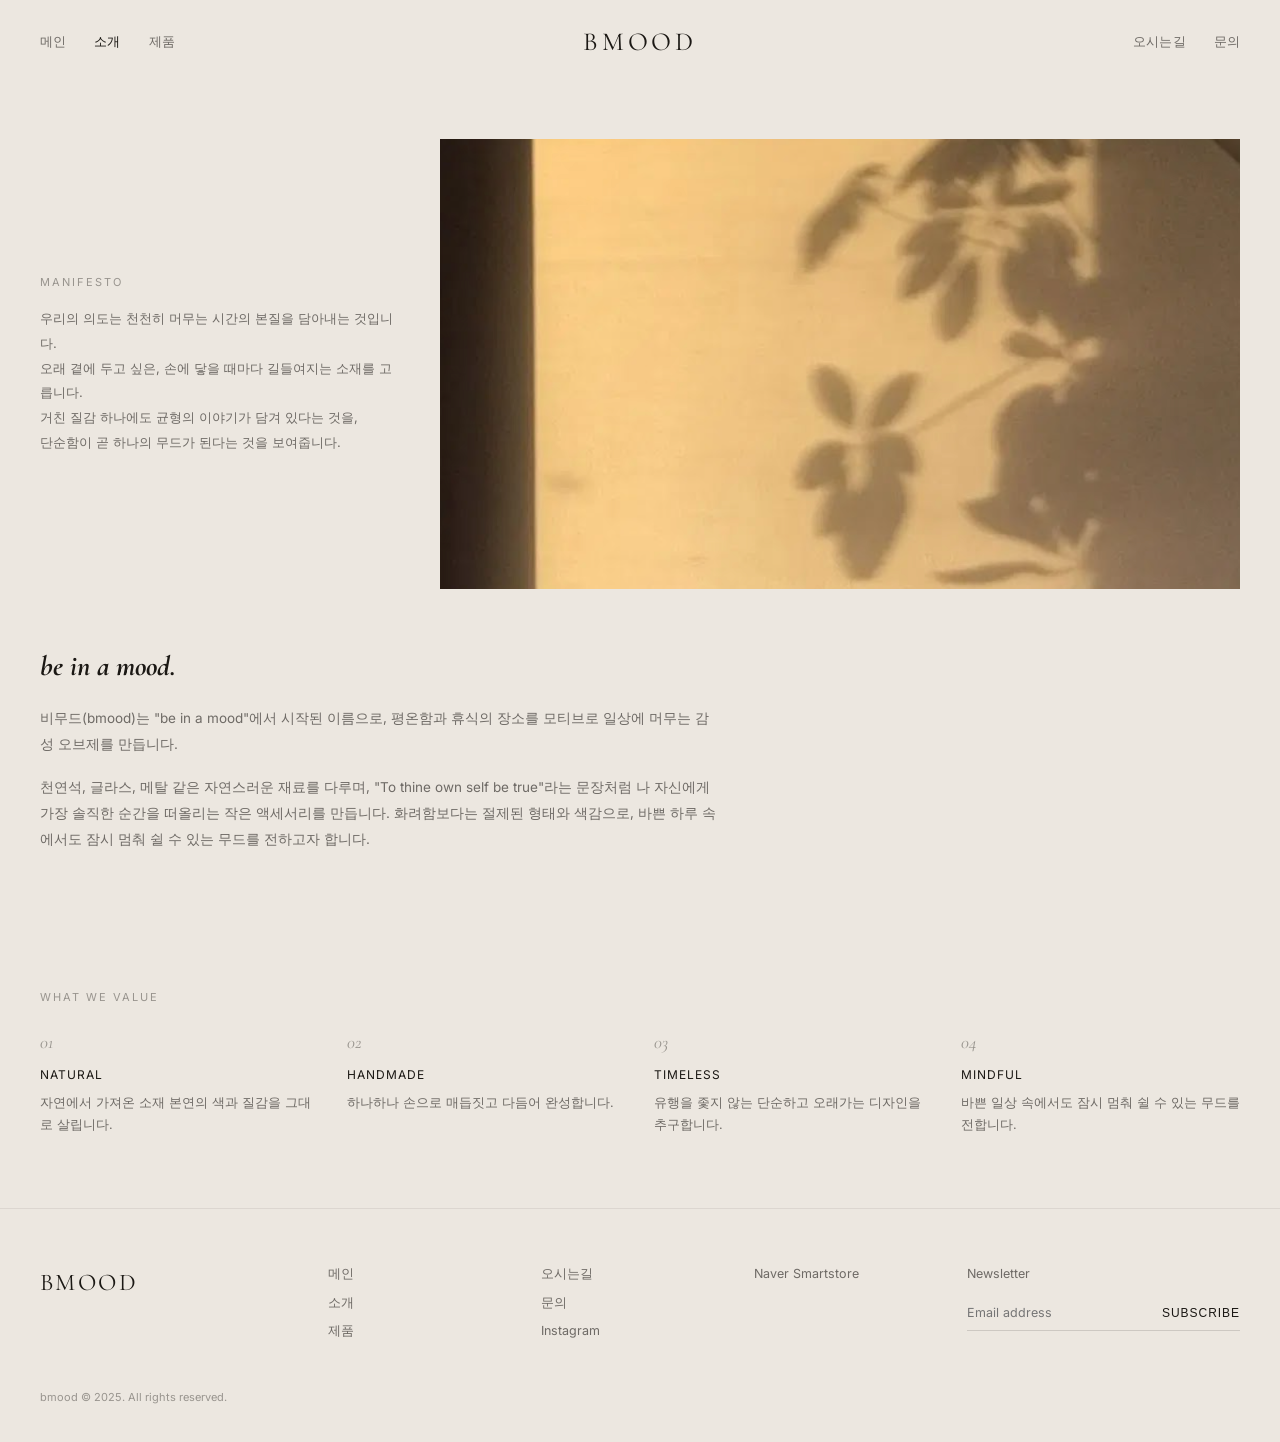
==== about.html @ 8a0a72f0 "first commit" ====
<!DOCTYPE html>
<html lang="ko">
<head>
<meta charset="UTF-8">
<meta name="viewport" content="width=device-width, initial-scale=1.0">
<title>소개 — bmood</title>
<link href="https://fonts.googleapis.com/css2?family=Cormorant+Garamond:ital@0;1&family=Inter:wght@300;400;500&display=swap" rel="stylesheet">
<link rel="stylesheet" href="styles.css">
</head>
<body>

<header class="site-header">
  <nav class="nav-left">
    <a href="index.html">메인</a>
    <a href="about.html" class="active">소개</a>
    <a href="shop.html">제품</a>
  </nav>
  <a class="logo" href="index.html">bmood</a>
  <nav class="nav-right">
    <a href="location.html">오시는길</a>
    <a href="contact.html">문의</a>
  </nav>
  <button class="nav-menu-btn" aria-label="메뉴 열기"><span></span><span></span><span></span></button>
</header>
<div class="mobile-nav">
  <a href="index.html">메인</a>
  <a href="about.html" class="active">소개</a>
  <a href="shop.html">제품</a>
  <a href="location.html">오시는길</a>
  <a href="contact.html">문의</a>
</div>

<div class="manifesto">
  <div class="manifesto-text">
    <span class="eyebrow">Manifesto</span>
    <p>우리의 의도는 천천히 머무는 시간의 본질을 담아내는 것입니다.<br>오래 곁에 두고 싶은, 손에 닿을 때마다 길들여지는 소재를 고릅니다.<br>거친 질감 하나에도 균형의 이야기가 담겨 있다는 것을,<br>단순함이 곧 하나의 무드가 된다는 것을 보여줍니다.</p>
  </div>
  <div class="manifesto-image">
    <img src="e.png" alt="bmood lifestyle">
  </div>
</div>

<div class="story-section">
  <h2>be in a mood.</h2>
  <p>비무드(bmood)는 "be in a mood"에서 시작된 이름으로, 평온함과 휴식의 장소를 모티브로 일상에 머무는 감성 오브제를 만듭니다.</p>
  <p>천연석, 글라스, 메탈 같은 자연스러운 재료를 다루며, "To thine own self be true"라는 문장처럼 나 자신에게 가장 솔직한 순간을 떠올리는 작은 액세서리를 만듭니다. 화려함보다는 절제된 형태와 색감으로, 바쁜 하루 속에서도 잠시 멈춰 쉴 수 있는 무드를 전하고자 합니다.</p>
</div>

<div class="section-head">
  <span class="eyebrow">What We Value</span>
</div>
<div class="value-grid">
  <div class="value-item">
    <span class="num">01</span>
    <p class="name">Natural</p>
    <p class="text">자연에서 가져온 소재 본연의 색과 질감을 그대로 살립니다.</p>
  </div>
  <div class="value-item">
    <span class="num">02</span>
    <p class="name">Handmade</p>
    <p class="text">하나하나 손으로 매듭짓고 다듬어 완성합니다.</p>
  </div>
  <div class="value-item">
    <span class="num">03</span>
    <p class="name">Timeless</p>
    <p class="text">유행을 좇지 않는 단순하고 오래가는 디자인을 추구합니다.</p>
  </div>
  <div class="value-item">
    <span class="num">04</span>
    <p class="name">Mindful</p>
    <p class="text">바쁜 일상 속에서도 잠시 멈춰 쉴 수 있는 무드를 전합니다.</p>
  </div>
</div>

<footer class="site-footer">
  <div class="footer-top">
    <div class="footer-brand-mark">bmood</div>
    <div class="footer-col">
      <a href="index.html">메인</a>
      <a href="about.html">소개</a>
      <a href="shop.html">제품</a>
    </div>
    <div class="footer-col">
      <a href="location.html">오시는길</a>
      <a href="contact.html">문의</a>
      <a href="https://www.instagram.com/bmood_/" target="_blank" rel="noopener">Instagram</a>
    </div>
    <div class="footer-col">
      <a href="https://smartstore.naver.com" target="_blank" rel="noopener">Naver Smartstore</a>
    </div>
    <div class="footer-col">
      <span class="footer-newsletter-label">Newsletter</span>
      <div class="newsletter-input-row">
        <input type="email" placeholder="Email address">
        <button type="button">Subscribe</button>
      </div>
    </div>
  </div>
  <div class="footer-bottom">bmood © 2025. All rights reserved.</div>
</footer>

<script src="main.js"></script>
</body>
</html>
---- styles.css ----
*, *::before, *::after { box-sizing: border-box; margin: 0; padding: 0; }

:root {
  --bg: #ECE7E0;
  --bg-soft: #E4DED5;
  --ink: #1B1814;
  --ink-60: rgba(27,24,20,0.6);
  --ink-40: rgba(27,24,20,0.4);
  --ink-15: rgba(27,24,20,0.15);
  --ink-08: rgba(27,24,20,0.08);
}

html { scroll-behavior: smooth; }

body {
  background: var(--bg);
  color: var(--ink);
  font-family: 'Inter', sans-serif;
  font-size: 14px;
  line-height: 1.5;
}

a { color: inherit; text-decoration: none; }

img { display: block; max-width: 100%; }

/* ---------- Header ---------- */
.site-header {
  display: grid;
  grid-template-columns: 1fr auto 1fr;
  align-items: center;
  padding: 22px 40px;
  background: var(--bg);
  position: relative;
  z-index: 50;
}

.nav-left, .nav-right {
  display: flex;
  gap: 28px;
  align-items: center;
}

.nav-right { justify-content: flex-end; }

.nav-left a, .nav-right a {
  font-size: 13px;
  letter-spacing: 0.01em;
  color: var(--ink-60);
  transition: color 0.2s;
}

.nav-left a:hover, .nav-right a:hover, .nav-left a.active { color: var(--ink); }

.logo {
  grid-column: 2;
  justify-self: center;
  font-family: 'Cormorant Garamond', serif;
  font-size: 26px;
  letter-spacing: 0.14em;
  text-transform: uppercase;
  color: var(--ink);
}

.nav-menu-btn {
  display: none;
  background: none;
  border: none;
  flex-direction: column;
  gap: 4px;
  cursor: pointer;
  padding: 4px;
}

.nav-menu-btn span { display: block; width: 20px; height: 1px; background: var(--ink); }

.mobile-nav {
  display: none;
  flex-direction: column;
  padding: 0 40px 18px;
  background: var(--bg);
}

.mobile-nav.open { display: flex; }

.mobile-nav a {
  padding: 12px 0;
  font-size: 13px;
  letter-spacing: 0.04em;
  border-bottom: 1px solid var(--ink-08);
  color: var(--ink-60);
}

.mobile-nav a.active { color: var(--ink); }

/* ---------- Hero ---------- */
.hero {
  position: relative;
  width: 100%;
  height: 86vh;
  min-height: 520px;
  overflow: hidden;
  background: var(--bg-soft);
}

.hero img {
  width: 100%; height: 100%;
  object-fit: cover;
}

.hero-overlay {
  position: absolute;
  left: 40px;
  bottom: 40px;
  color: #F4F1EC;
}

.hero-overlay p {
  font-size: 18px;
  line-height: 1.45;
  max-width: 320px;
}

.hero-link {
  display: inline-block;
  margin-top: 14px;
  font-size: 12px;
  letter-spacing: 0.12em;
  text-transform: uppercase;
  text-decoration: underline;
  text-underline-offset: 4px;
}

/* ---------- Section headers ---------- */
.section-head {
  display: flex;
  justify-content: space-between;
  align-items: baseline;
  padding: 56px 40px 24px;
}

.section-head .eyebrow {
  font-size: 11px;
  letter-spacing: 0.18em;
  text-transform: uppercase;
  color: var(--ink-40);
}

.section-head .meta {
  font-size: 12px;
  color: var(--ink-40);
}

.section-head .meta a { text-decoration: underline; color: var(--ink-60); }

/* ---------- Product grid ---------- */
.product-grid {
  display: grid;
  grid-template-columns: repeat(3, 1fr);
  gap: 1px;
  background: var(--ink-08);
  padding: 0 40px 64px;
}

.product-grid.cols-2 { grid-template-columns: repeat(2, 1fr); }

.product-card {
  background: var(--bg);
  display: flex;
  flex-direction: column;
}

.product-card .thumb {
  aspect-ratio: 4/5;
  overflow: hidden;
  background: var(--bg-soft);
}

.product-card .thumb img {
  width: 100%; height: 100%;
  object-fit: cover;
  transition: transform 0.5s ease;
}

.product-card:hover .thumb img { transform: scale(1.035); }

.product-card .meta-row {
  display: flex;
  justify-content: space-between;
  padding: 14px 4px 0;
  font-size: 12px;
  letter-spacing: 0.04em;
  text-transform: uppercase;
}

.product-card .meta-row .price { color: var(--ink-60); text-transform: none; }

/* ---------- Filter bar ---------- */
.filter-bar {
  display: flex;
  justify-content: space-between;
  align-items: center;
  padding: 18px 40px;
  border-top: 1px solid var(--ink-08);
  border-bottom: 1px solid var(--ink-08);
  font-size: 11px;
  letter-spacing: 0.1em;
  text-transform: uppercase;
}

.filter-bar .filters { display: flex; gap: 22px; }

.filter-bar button {
  background: none;
  border: none;
  font: inherit;
  letter-spacing: inherit;
  text-transform: inherit;
  color: var(--ink-40);
  cursor: pointer;
  padding-bottom: 2px;
}

.filter-bar button.active { color: var(--ink); border-bottom: 1px solid var(--ink); }

.filter-bar .sort { color: var(--ink-40); }

/* ---------- Product detail ---------- */
.detail {
  display: grid;
  grid-template-columns: 1fr 1fr;
}

.detail-image {
  aspect-ratio: 1/1;
  overflow: hidden;
  background: var(--bg-soft);
}

.detail-image img { width: 100%; height: 100%; object-fit: cover; }

.detail-info {
  padding: 64px 64px 0;
  display: flex;
  flex-direction: column;
  max-width: 460px;
}

.detail-info .title-row {
  display: flex;
  justify-content: space-between;
  align-items: baseline;
  font-size: 13px;
  letter-spacing: 0.06em;
  text-transform: uppercase;
}

.detail-info .desc {
  margin-top: 18px;
  font-size: 13px;
  line-height: 1.85;
  color: var(--ink-60);
}

.detail-info .more-details {
  margin-top: 10px;
  font-size: 12px;
  text-decoration: underline;
  color: var(--ink-60);
  display: inline-block;
}

.detail-block { margin-top: 30px; }

.detail-block .label {
  font-size: 11px;
  letter-spacing: 0.1em;
  text-transform: uppercase;
  color: var(--ink-60);
  margin-bottom: 12px;
}

.option-row { display: flex; gap: 22px; }

.option-row button {
  background: none;
  border: none;
  font: inherit;
  font-size: 13px;
  color: var(--ink-40);
  cursor: pointer;
  padding-bottom: 4px;
}

.option-row button.active { color: var(--ink); border-bottom: 1px solid var(--ink); }

.swatch-row { display: flex; gap: 10px; }

.swatch-row button {
  width: 22px; height: 22px;
  border-radius: 50%;
  border: 1px solid var(--ink-15);
  cursor: pointer;
  padding: 0;
  background-clip: content-box;
}

.swatch-row button.active { box-shadow: 0 0 0 1px var(--ink); }

.qty-row {
  display: flex;
  align-items: center;
  gap: 22px;
  font-size: 13px;
}

.qty-row .qty-control {
  display: flex;
  align-items: center;
  gap: 16px;
}

.qty-row button {
  background: none;
  border: 1px solid var(--ink-15);
  width: 26px; height: 26px;
  cursor: pointer;
  font-size: 14px;
  line-height: 1;
}

.add-to-cart {
  margin-top: 30px;
  width: 100%;
  padding: 16px 0;
  background: var(--ink);
  color: var(--bg);
  border: none;
  font-size: 12px;
  letter-spacing: 0.14em;
  text-transform: uppercase;
  cursor: pointer;
  transition: opacity 0.2s;
}

.add-to-cart:hover { opacity: 0.85; }

.detail-features {
  display: grid;
  grid-template-columns: repeat(4, 1fr);
  gap: 28px;
  padding: 64px 40px;
  border-top: 1px solid var(--ink-08);
}

.detail-features .feature-title {
  font-style: italic;
  font-family: 'Cormorant Garamond', serif;
  font-size: 16px;
  margin-bottom: 10px;
}

.detail-features .feature-text {
  font-size: 12.5px;
  line-height: 1.75;
  color: var(--ink-60);
}

/* ---------- Map (location) ---------- */
.map-wrap {
  width: 100%;
  aspect-ratio: 16/7;
  overflow: hidden;
  background: var(--bg-soft);
  padding: 0 40px;
  box-sizing: content-box;
}

.map-wrap iframe { width: 100%; height: 100%; border: 0; display: block; }

@media (max-width: 880px) {
  .map-wrap { padding: 0 20px; aspect-ratio: 4/3; }
}

/* ---------- Manifesto / About ---------- */
.manifesto {
  display: grid;
  grid-template-columns: 0.8fr 1.6fr;
  gap: 0;
  align-items: stretch;
  padding: 56px 40px;
}

.manifesto-text { padding-right: 40px; align-self: center; }

.manifesto-text .eyebrow {
  font-size: 11px;
  letter-spacing: 0.18em;
  text-transform: uppercase;
  color: var(--ink-40);
  margin-bottom: 16px;
  display: block;
}

.manifesto-text p {
  font-size: 13px;
  line-height: 1.9;
  color: var(--ink-60);
}

.manifesto-text .read-more {
  display: inline-block;
  margin-top: 16px;
  font-size: 11px;
  letter-spacing: 0.1em;
  text-transform: uppercase;
  text-decoration: underline;
}

.manifesto-image { aspect-ratio: 16/9; overflow: hidden; background: var(--bg-soft); }
.manifesto-image img { width: 100%; height: 100%; object-fit: cover; }

.story-section {
  padding: 0 40px 64px;
  max-width: 760px;
}

.story-section h2 {
  font-family: 'Cormorant Garamond', serif;
  font-style: italic;
  font-size: 28px;
  margin-bottom: 18px;
}

.story-section p {
  font-size: 13.5px;
  line-height: 1.95;
  color: var(--ink-60);
  margin-bottom: 16px;
}

.value-grid {
  display: grid;
  grid-template-columns: repeat(4, 1fr);
  gap: 28px;
  padding: 0 40px 72px;
}

.value-item .num { font-family: 'Cormorant Garamond', serif; font-style: italic; font-size: 18px; color: var(--ink-40); }
.value-item .name { font-size: 12px; letter-spacing: 0.08em; text-transform: uppercase; margin: 10px 0 8px; }
.value-item .text { font-size: 12.5px; line-height: 1.75; color: var(--ink-60); }
.value-item .text a:hover { text-decoration: underline; }

/* ---------- Contact ---------- */
.contact-wrap {
  display: grid;
  grid-template-columns: 1fr 1fr;
  padding: 64px 40px 80px;
  gap: 80px;
}

.contact-intro .eyebrow {
  font-size: 11px;
  letter-spacing: 0.18em;
  text-transform: uppercase;
  color: var(--ink-40);
}

.contact-intro h1 {
  font-family: 'Cormorant Garamond', serif;
  font-style: italic;
  font-size: 34px;
  margin: 14px 0 18px;
}

.contact-intro p { font-size: 13.5px; line-height: 1.9; color: var(--ink-60); max-width: 380px; }

.contact-info-list { margin-top: 36px; display: flex; flex-direction: column; gap: 16px; }

.contact-info-row { display: flex; justify-content: space-between; padding-bottom: 14px; border-bottom: 1px solid var(--ink-08); max-width: 380px; }
.contact-info-row .label { font-size: 11px; letter-spacing: 0.08em; text-transform: uppercase; color: var(--ink-40); }
.contact-info-row .value { font-size: 13px; }
.contact-info-row .value:hover { text-decoration: underline; }

.contact-form { display: flex; flex-direction: column; gap: 20px; }

.form-group { display: flex; flex-direction: column; gap: 8px; }

.form-group label {
  font-size: 11px;
  letter-spacing: 0.08em;
  text-transform: uppercase;
  color: var(--ink-40);
}

.form-group input, .form-group textarea {
  background: transparent;
  border: none;
  border-bottom: 1px solid var(--ink-15);
  padding: 8px 0;
  font: inherit;
  font-size: 14px;
  color: var(--ink);
  outline: none;
}

.form-group input:focus, .form-group textarea:focus { border-color: var(--ink); }
.form-group textarea { resize: vertical; min-height: 100px; }

.form-submit {
  margin-top: 8px;
  align-self: flex-start;
  padding: 15px 36px;
  background: var(--ink);
  color: var(--bg);
  border: none;
  font-size: 12px;
  letter-spacing: 0.12em;
  text-transform: uppercase;
  cursor: pointer;
  transition: opacity 0.2s;
}

.form-submit:hover { opacity: 0.85; }

.form-success { display: none; flex-direction: column; gap: 12px; }
.form-success.show { display: flex; }
.form-success .check { font-family: 'Cormorant Garamond', serif; font-style: italic; font-size: 24px; }
.form-success p { font-size: 13.5px; line-height: 1.85; color: var(--ink-60); }

/* ---------- Footer ---------- */
.site-footer {
  border-top: 1px solid var(--ink-08);
  padding: 56px 40px 36px;
}

.footer-top {
  display: grid;
  grid-template-columns: 1.4fr 1fr 1fr 1fr 1.2fr;
  gap: 24px;
  align-items: start;
}

.footer-brand-mark {
  font-family: 'Cormorant Garamond', serif;
  font-size: 24px;
  letter-spacing: 0.1em;
  text-transform: uppercase;
}

.footer-col { display: flex; flex-direction: column; gap: 10px; }
.footer-col a, .footer-col span { font-size: 12.5px; color: var(--ink-60); }
.footer-col a:hover { color: var(--ink); }

.footer-newsletter-label { font-size: 12.5px; color: var(--ink-60); margin-bottom: 10px; }

.newsletter-input-row {
  display: flex;
  border-bottom: 1px solid var(--ink-15);
  padding-bottom: 8px;
}

.newsletter-input-row input {
  flex: 1;
  background: none;
  border: none;
  font: inherit;
  font-size: 12.5px;
  outline: none;
  color: var(--ink);
}

.newsletter-input-row button {
  background: none;
  border: none;
  font-size: 12px;
  letter-spacing: 0.08em;
  text-transform: uppercase;
  cursor: pointer;
  color: var(--ink);
}

.footer-bottom {
  margin-top: 48px;
  font-size: 11px;
  color: var(--ink-40);
}

/* ---------- Responsive ---------- */
@media (max-width: 880px) {
  .site-header { grid-template-columns: auto 1fr auto; padding: 18px 20px; }
  .nav-left, .nav-right { display: none; }
  .nav-menu-btn { display: flex; }
  .logo { grid-column: 2; }
  .mobile-nav { padding: 0 20px 16px; }

  .hero-overlay { left: 20px; bottom: 24px; }
  .section-head { padding: 40px 20px 18px; flex-direction: column; align-items: flex-start; gap: 8px; }
  .product-grid { grid-template-columns: repeat(2, 1fr); padding: 0 20px 40px; }
  .filter-bar { padding: 14px 20px; }

  .detail { grid-template-columns: 1fr; }
  .detail-info { padding: 32px 20px 0; max-width: none; }
  .detail-features { grid-template-columns: repeat(2, 1fr); padding: 40px 20px; gap: 24px; }

  .manifesto { grid-template-columns: 1fr; padding: 32px 20px; gap: 24px; }
  .manifesto-text { padding-right: 0; }
  .story-section { padding: 0 20px 40px; }
  .value-grid { grid-template-columns: repeat(2, 1fr); padding: 0 20px 48px; gap: 24px; }

  .contact-wrap { grid-template-columns: 1fr; padding: 40px 20px 56px; gap: 40px; }

  .footer-top { grid-template-columns: repeat(2, 1fr); gap: 32px; }
  .site-footer { padding: 40px 20px 28px; }
}
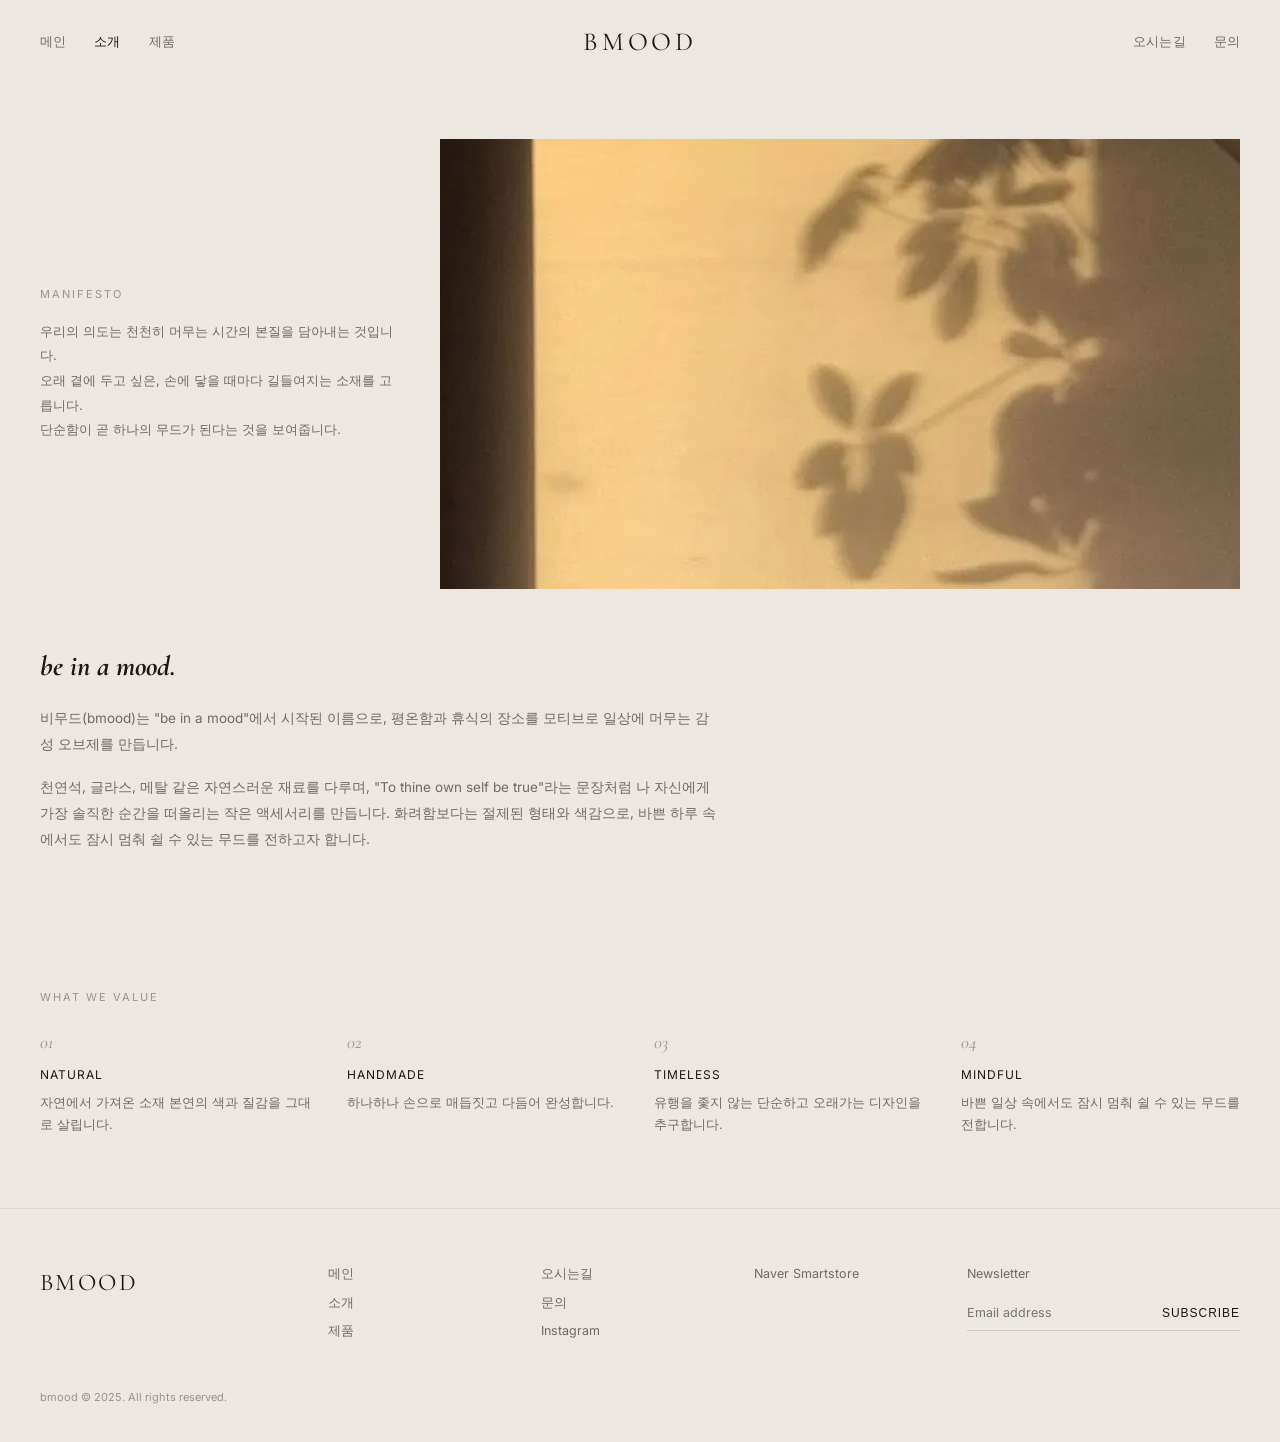
==== commit 789ccc4d: "소개 매니페스토 문구 수정" ====
--- a/about.html
+++ b/about.html
@@ -33,7 +33,7 @@
 <div class="manifesto">
   <div class="manifesto-text">
     <span class="eyebrow">Manifesto</span>
-    <p>우리의 의도는 천천히 머무는 시간의 본질을 담아내는 것입니다.<br>오래 곁에 두고 싶은, 손에 닿을 때마다 길들여지는 소재를 고릅니다.<br>거친 질감 하나에도 균형의 이야기가 담겨 있다는 것을,<br>단순함이 곧 하나의 무드가 된다는 것을 보여줍니다.</p>
+    <p>우리의 의도는 천천히 머무는 시간의 본질을 담아내는 것입니다.<br>오래 곁에 두고 싶은, 손에 닿을 때마다 길들여지는 소재를 고릅니다.<br>단순함이 곧 하나의 무드가 된다는 것을 보여줍니다.</p>
   </div>
   <div class="manifesto-image">
     <img src="e.png" alt="bmood lifestyle">
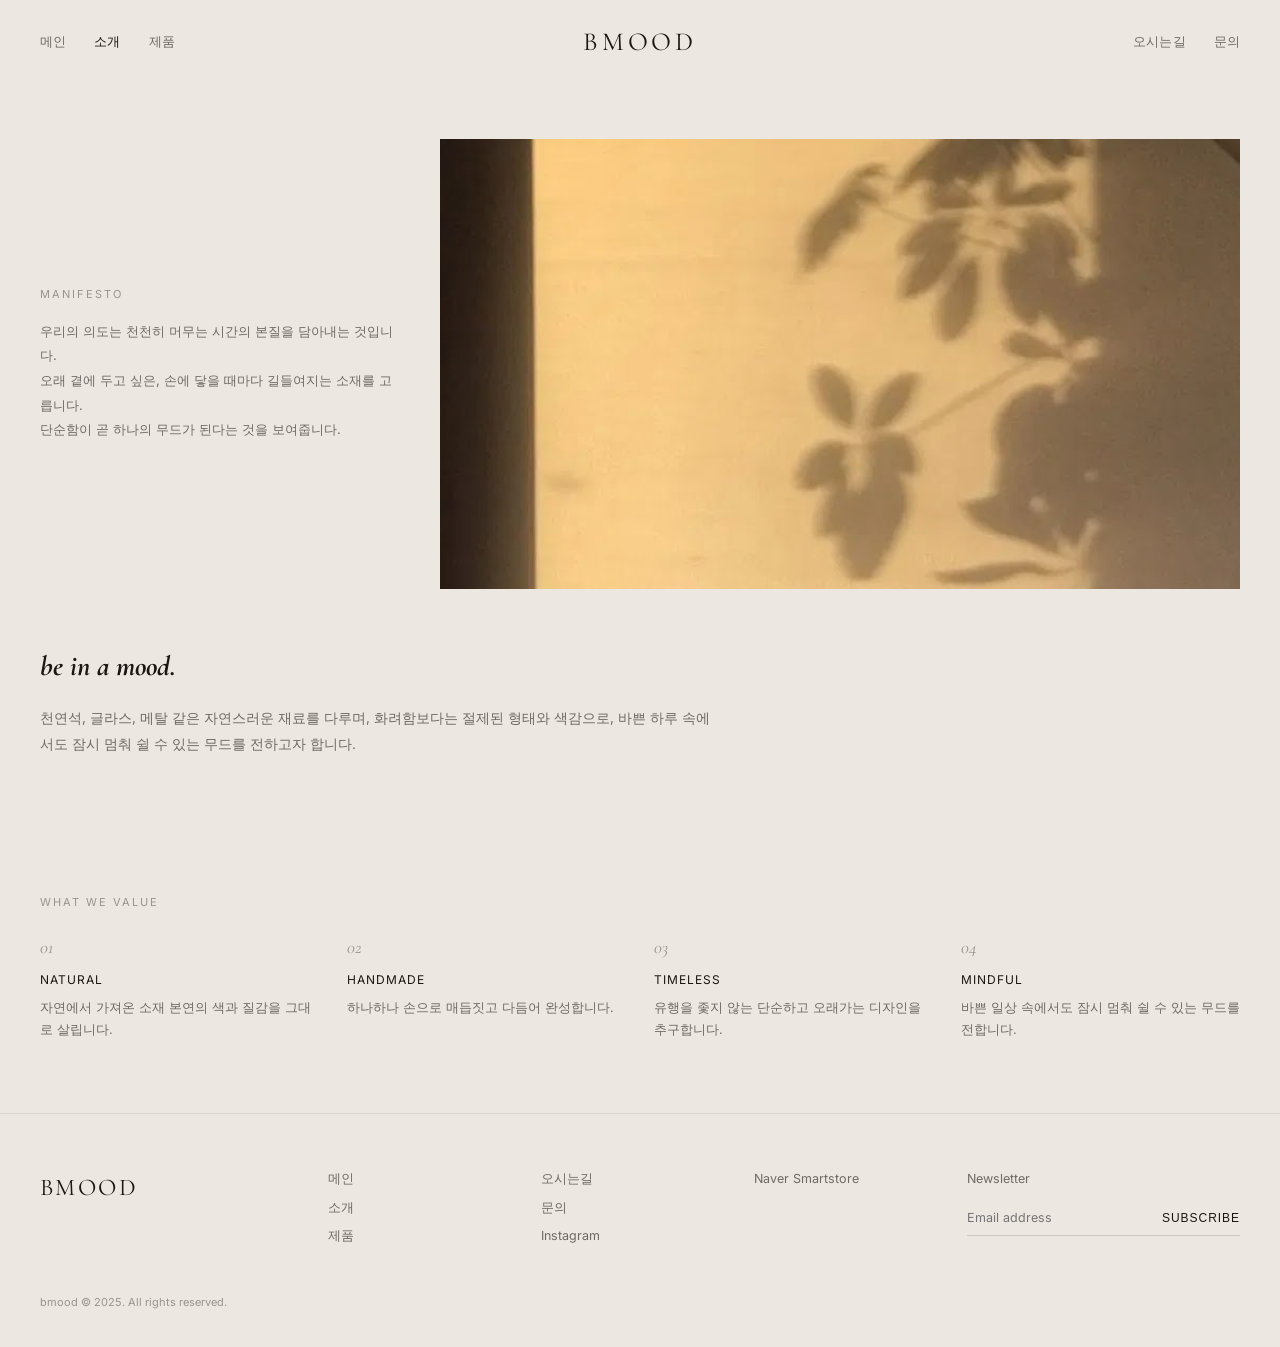
==== commit a5100b08: "소개 스토리 문구 수정" ====
--- a/about.html
+++ b/about.html
@@ -42,8 +42,7 @@
 
 <div class="story-section">
   <h2>be in a mood.</h2>
-  <p>비무드(bmood)는 "be in a mood"에서 시작된 이름으로, 평온함과 휴식의 장소를 모티브로 일상에 머무는 감성 오브제를 만듭니다.</p>
-  <p>천연석, 글라스, 메탈 같은 자연스러운 재료를 다루며, "To thine own self be true"라는 문장처럼 나 자신에게 가장 솔직한 순간을 떠올리는 작은 액세서리를 만듭니다. 화려함보다는 절제된 형태와 색감으로, 바쁜 하루 속에서도 잠시 멈춰 쉴 수 있는 무드를 전하고자 합니다.</p>
+  <p>천연석, 글라스, 메탈 같은 자연스러운 재료를 다루며, 화려함보다는 절제된 형태와 색감으로, 바쁜 하루 속에서도 잠시 멈춰 쉴 수 있는 무드를 전하고자 합니다.</p>
 </div>
 
 <div class="section-head">
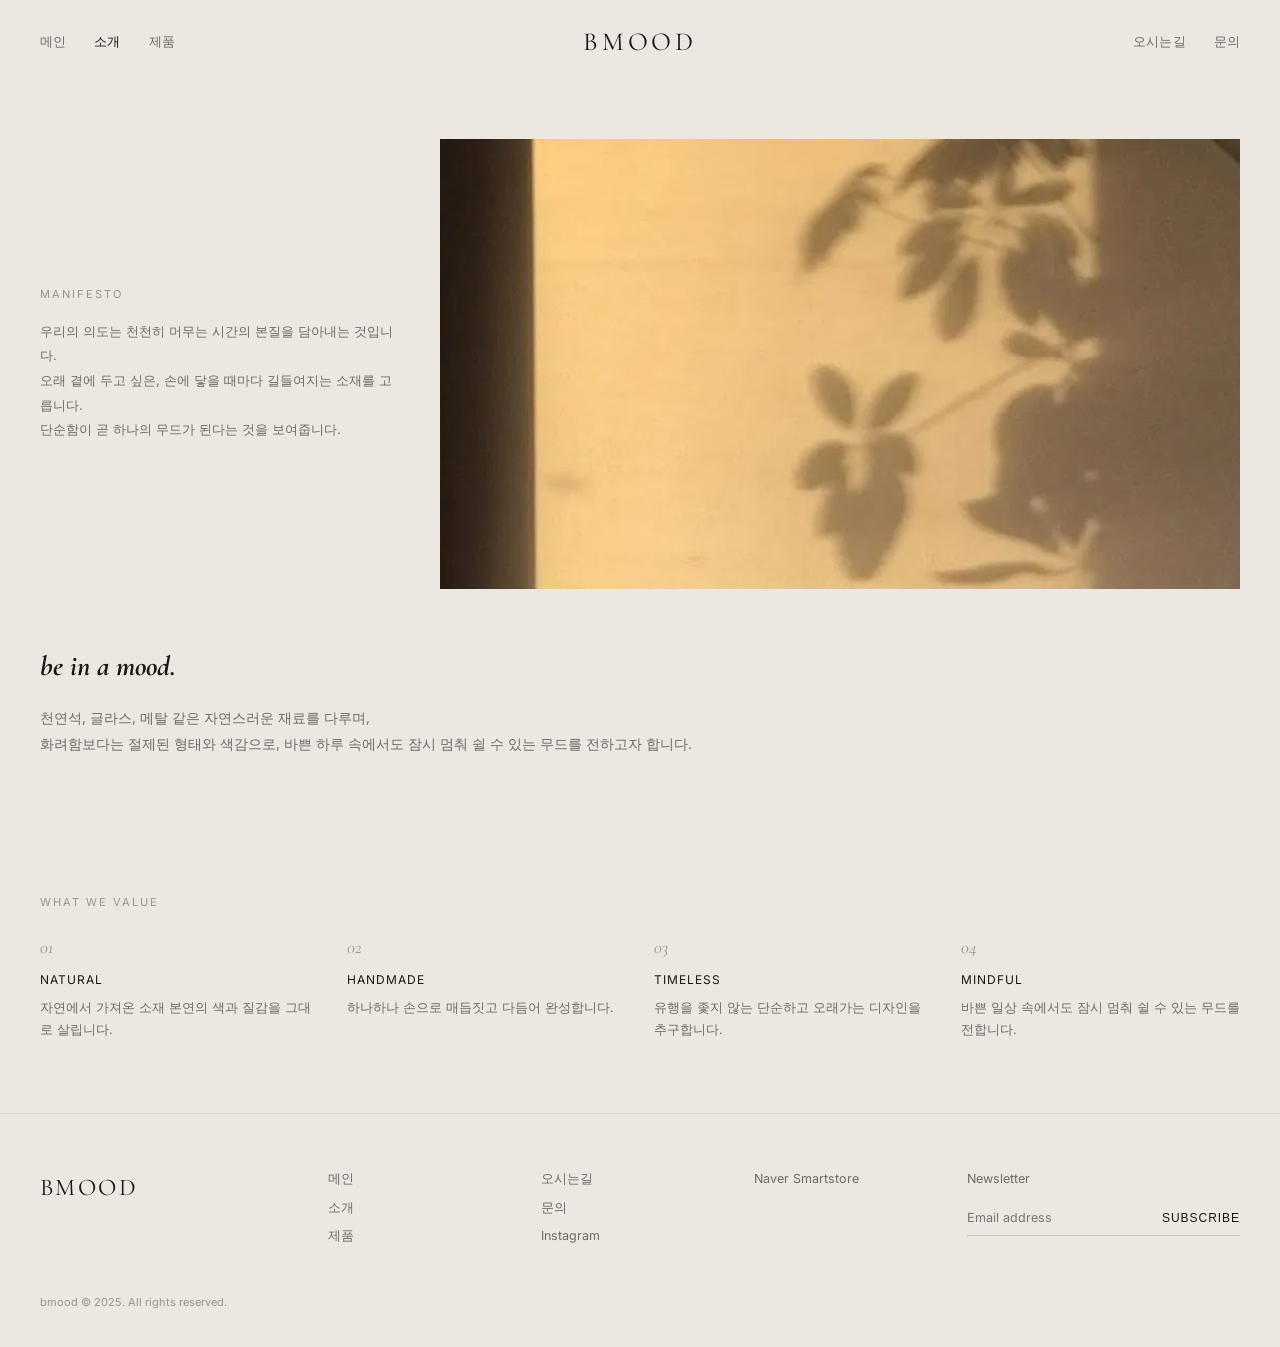
==== commit 0ef5b89d: "소개 문구 줄바꿈 추가" ====
--- a/about.html
+++ b/about.html
@@ -42,7 +42,7 @@
 
 <div class="story-section">
   <h2>be in a mood.</h2>
-  <p>천연석, 글라스, 메탈 같은 자연스러운 재료를 다루며, 화려함보다는 절제된 형태와 색감으로, 바쁜 하루 속에서도 잠시 멈춰 쉴 수 있는 무드를 전하고자 합니다.</p>
+  <p>천연석, 글라스, 메탈 같은 자연스러운 재료를 다루며,<br>화려함보다는 절제된 형태와 색감으로, 바쁜 하루 속에서도 잠시 멈춰 쉴 수 있는 무드를 전하고자 합니다.</p>
 </div>
 
 <div class="section-head">
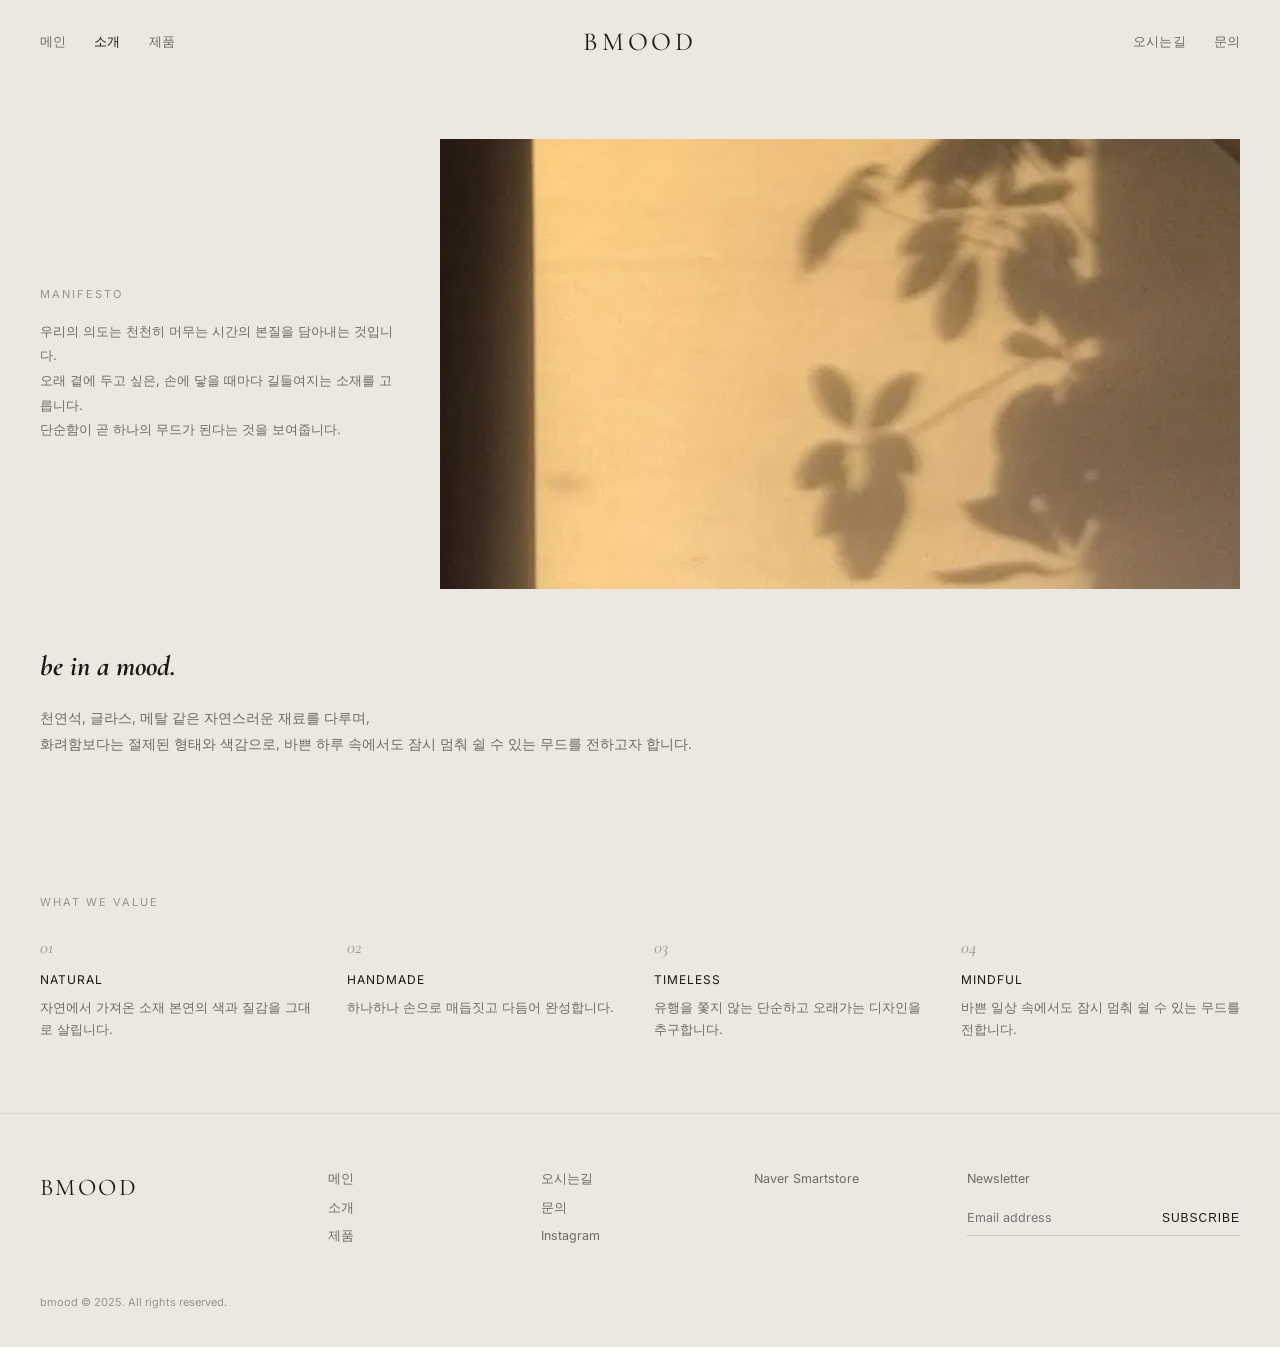
==== commit 5f3241da: "Timeless 문구 수정" ====
--- a/about.html
+++ b/about.html
@@ -62,7 +62,7 @@
   <div class="value-item">
     <span class="num">03</span>
     <p class="name">Timeless</p>
-    <p class="text">유행을 좇지 않는 단순하고 오래가는 디자인을 추구합니다.</p>
+    <p class="text">유행을 쫓지 않는 단순하고 오래가는 디자인을 추구합니다.</p>
   </div>
   <div class="value-item">
     <span class="num">04</span>
